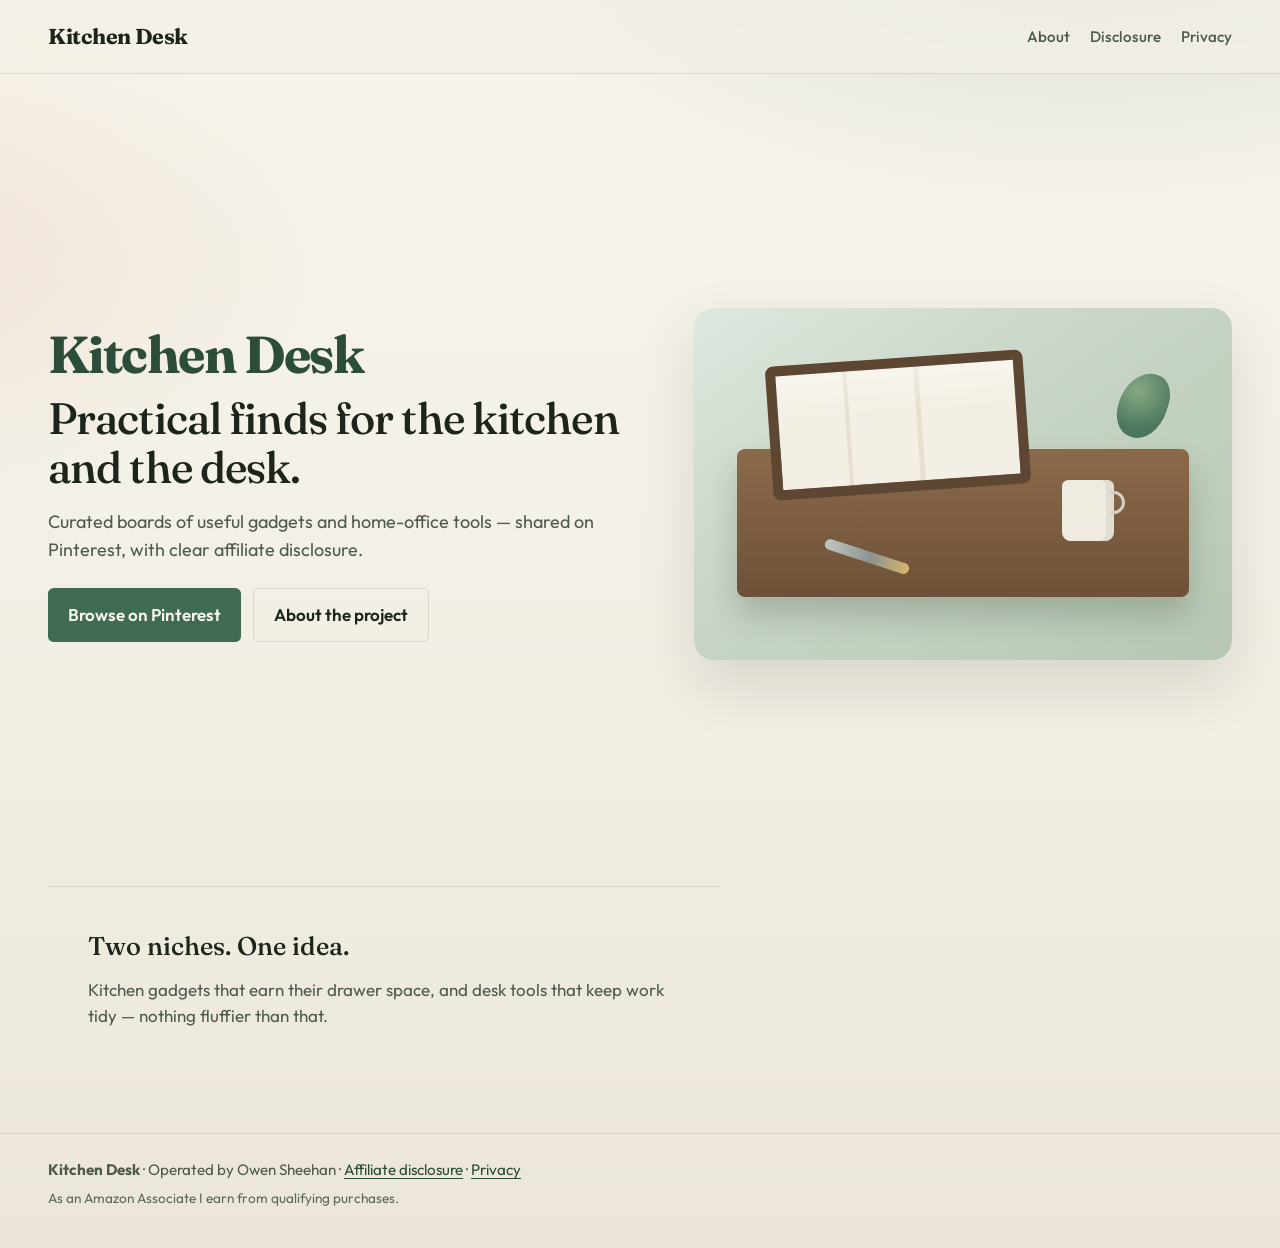
==== index.html @ 9e10f4c2 "Initial Kitchen Desk static site for Associates and Pinterest. Public landing, about, privacy, and a" ====
<!DOCTYPE html>
<html lang="en-GB">
  <head>
    <meta charset="utf-8" />
    <meta name="viewport" content="width=device-width, initial-scale=1" />
    <title>Kitchen Desk — Practical finds for kitchen &amp; desk</title>
    <meta
      name="description"
      content="Kitchen Desk curates practical kitchen gadgets and home-office finds. Browse the boards on Pinterest."
    />
    <link rel="preconnect" href="https://fonts.googleapis.com" />
    <link rel="preconnect" href="https://fonts.gstatic.com" crossorigin />
    <link
      href="https://fonts.googleapis.com/css2?family=Fraunces:opsz,wght@9..144,500;9..144,700&family=Outfit:wght@400;500;600&display=swap"
      rel="stylesheet"
    />
    <link rel="stylesheet" href="styles.css" />
  </head>
  <body>
    <a class="skip" href="#main">Skip to content</a>
    <header class="site-header">
      <a class="brand" href="index.html" aria-current="page">Kitchen Desk</a>
      <nav aria-label="Primary">
        <a href="about.html">About</a>
        <a href="disclosure.html">Disclosure</a>
        <a href="privacy.html">Privacy</a>
      </nav>
    </header>

    <main id="main">
      <section class="hero">
        <div class="hero-copy">
          <p class="brand-mark">Kitchen Desk</p>
          <h1>Practical finds for the kitchen and the desk.</h1>
          <p class="lede">
            Curated boards of useful gadgets and home-office tools — shared on
            Pinterest, with clear affiliate disclosure.
          </p>
          <div class="cta-row">
            <a
              class="btn btn-primary"
              href="https://uk.pinterest.com/owen.sheehan/"
              rel="noopener noreferrer"
              >Browse on Pinterest</a
            >
            <a class="btn btn-ghost" href="about.html">About the project</a>
          </div>
        </div>
        <div class="hero-visual" aria-hidden="true">
          <div class="scene">
            <div class="plane desk"></div>
            <div class="plane board"></div>
            <div class="object mug"></div>
            <div class="object tool"></div>
            <div class="object leaf"></div>
          </div>
        </div>
      </section>

      <section class="strip">
        <h2>Two niches. One idea.</h2>
        <p>
          Kitchen gadgets that earn their drawer space, and desk tools that keep
          work tidy — nothing fluffier than that.
        </p>
      </section>
    </main>

    <footer class="site-footer">
      <p>
        <strong>Kitchen Desk</strong> · Operated by Owen Sheehan ·
        <a href="disclosure.html">Affiliate disclosure</a> ·
        <a href="privacy.html">Privacy</a>
      </p>
      <p class="fine">
        As an Amazon Associate I earn from qualifying purchases.
      </p>
    </footer>
  </body>
</html>
---- styles.css ----
:root {
  --ink: #1c241c;
  --muted: #4d5a4f;
  --paper: #f3f0e7;
  --paper-deep: #e7e2d4;
  --sage: #3f6b52;
  --sage-deep: #2c4d3a;
  --accent: #c45c26;
  --line: rgba(28, 36, 28, 0.12);
  --shadow: 0 24px 60px rgba(28, 36, 28, 0.12);
  --font-display: "Fraunces", Georgia, serif;
  --font-body: "Outfit", system-ui, sans-serif;
}

*,
*::before,
*::after {
  box-sizing: border-box;
}

html {
  scroll-behavior: smooth;
}

body {
  margin: 0;
  min-height: 100vh;
  color: var(--ink);
  font-family: var(--font-body);
  font-size: 1.0625rem;
  line-height: 1.55;
  background:
    radial-gradient(1200px 600px at 85% -10%, rgba(63, 107, 82, 0.18), transparent 55%),
    radial-gradient(900px 500px at -10% 20%, rgba(196, 92, 38, 0.1), transparent 50%),
    linear-gradient(180deg, #f7f4ec 0%, var(--paper) 45%, #ebe6d8 100%);
}

img {
  max-width: 100%;
  display: block;
}

a {
  color: var(--sage-deep);
  text-underline-offset: 0.18em;
}

a:hover {
  color: var(--accent);
}

.skip {
  position: absolute;
  left: -999px;
  top: 0;
  background: var(--ink);
  color: var(--paper);
  padding: 0.5rem 0.75rem;
  z-index: 100;
}

.skip:focus {
  left: 0.75rem;
  top: 0.75rem;
}

.site-header {
  display: flex;
  align-items: center;
  justify-content: space-between;
  gap: 1rem;
  padding: 1.25rem clamp(1.25rem, 4vw, 3rem);
  border-bottom: 1px solid var(--line);
  backdrop-filter: blur(8px);
  background: rgba(243, 240, 231, 0.72);
  position: sticky;
  top: 0;
  z-index: 10;
}

.brand {
  font-family: var(--font-display);
  font-weight: 700;
  font-size: 1.35rem;
  letter-spacing: -0.02em;
  color: var(--ink);
  text-decoration: none;
}

.site-header nav {
  display: flex;
  flex-wrap: wrap;
  gap: 0.85rem 1.25rem;
}

.site-header nav a {
  text-decoration: none;
  color: var(--muted);
  font-weight: 500;
  font-size: 0.95rem;
}

.site-header nav a[aria-current="page"],
.site-header nav a:hover {
  color: var(--ink);
}

.hero {
  display: grid;
  grid-template-columns: 1.05fr 0.95fr;
  gap: clamp(1.5rem, 4vw, 3.5rem);
  align-items: center;
  min-height: calc(100vh - 5.5rem);
  padding: clamp(2rem, 6vw, 4.5rem) clamp(1.25rem, 4vw, 3rem)
    clamp(2.5rem, 6vw, 4rem);
}

.brand-mark {
  margin: 0 0 0.75rem;
  font-family: var(--font-display);
  font-size: clamp(2rem, 5vw, 3.25rem);
  font-weight: 700;
  letter-spacing: -0.03em;
  line-height: 1.05;
  color: var(--sage-deep);
}

.hero h1,
.page h1 {
  margin: 0 0 1rem;
  font-family: var(--font-display);
  font-weight: 500;
  font-size: clamp(1.75rem, 4.2vw, 2.75rem);
  letter-spacing: -0.02em;
  line-height: 1.12;
}

.lede {
  margin: 0 0 1.5rem;
  max-width: 36rem;
  color: var(--muted);
  font-size: 1.125rem;
}

.cta-row {
  display: flex;
  flex-wrap: wrap;
  gap: 0.75rem;
}

.btn {
  display: inline-flex;
  align-items: center;
  justify-content: center;
  padding: 0.8rem 1.25rem;
  border-radius: 0.35rem;
  font-weight: 600;
  text-decoration: none;
  transition: transform 180ms ease, background 180ms ease, color 180ms ease;
}

.btn:hover {
  transform: translateY(-1px);
}

.btn-primary {
  background: var(--sage);
  color: #f7f4ec;
}

.btn-primary:hover {
  background: var(--sage-deep);
  color: #fff;
}

.btn-ghost {
  background: transparent;
  color: var(--ink);
  border: 1px solid var(--line);
}

.btn-ghost:hover {
  border-color: var(--ink);
  color: var(--ink);
}

.hero-visual {
  position: relative;
  min-height: 22rem;
  border-radius: 1.25rem;
  overflow: hidden;
  box-shadow: var(--shadow);
  background:
    linear-gradient(145deg, #dfe8df 0%, #c9d6c8 40%, #b7c7b4 100%);
  animation: rise-in 900ms ease both;
}

.scene {
  position: absolute;
  inset: 0;
  transform-origin: center;
  animation: float-scene 8s ease-in-out infinite;
}

.plane {
  position: absolute;
  border-radius: 0.5rem;
}

.plane.desk {
  left: 8%;
  right: 8%;
  bottom: 18%;
  height: 42%;
  background: linear-gradient(180deg, #8b6a4a 0%, #6e5138 100%);
  box-shadow: 0 18px 30px rgba(28, 36, 28, 0.2);
}

.plane.board {
  top: 14%;
  left: 14%;
  width: 48%;
  height: 38%;
  background:
    linear-gradient(180deg, rgba(255, 255, 255, 0.35), transparent 40%),
    repeating-linear-gradient(
      90deg,
      #f4efe4 0 28%,
      #e7dfd0 28% 30%,
      #f4efe4 30% 58%,
      #e7dfd0 58% 60%,
      #f4efe4 60% 100%
    );
  border: 10px solid #5d4632;
  transform: rotate(-4deg);
  animation: tilt-board 7s ease-in-out infinite;
}

.object {
  position: absolute;
}

.object.mug {
  width: 3.2rem;
  height: 3.8rem;
  right: 22%;
  bottom: 34%;
  background: #f0ebe0;
  border-radius: 0.4rem 0.4rem 0.55rem 0.55rem;
  box-shadow: inset -8px 0 0 rgba(0, 0, 0, 0.06);
}

.object.mug::after {
  content: "";
  position: absolute;
  right: -0.7rem;
  top: 0.7rem;
  width: 0.9rem;
  height: 1.4rem;
  border: 3px solid #d8d0c2;
  border-left: 0;
  border-radius: 0 0.8rem 0.8rem 0;
}

.object.tool {
  width: 5.5rem;
  height: 0.7rem;
  left: 24%;
  bottom: 28%;
  background: linear-gradient(90deg, #c0c6c2, #8d9490 55%, #d7b56d);
  border-radius: 999px;
  transform: rotate(18deg);
  animation: slide-tool 6s ease-in-out infinite;
}

.object.leaf {
  width: 3rem;
  height: 4.2rem;
  right: 12%;
  top: 18%;
  background: radial-gradient(circle at 30% 30%, #7ea57a, #3f6b52 70%);
  border-radius: 60% 40% 55% 45%;
  transform: rotate(18deg);
  opacity: 0.9;
  animation: sway-leaf 5.5s ease-in-out infinite;
}

.strip {
  margin: 0 clamp(1.25rem, 4vw, 3rem) clamp(2.5rem, 6vw, 4rem);
  padding: clamp(1.75rem, 4vw, 2.5rem);
  border-top: 1px solid var(--line);
  max-width: 42rem;
  animation: rise-in 1100ms ease both;
}

.strip h2 {
  margin: 0 0 0.6rem;
  font-family: var(--font-display);
  font-weight: 500;
  font-size: 1.6rem;
}

.strip p {
  margin: 0;
  color: var(--muted);
}

.page {
  max-width: 42rem;
  padding: clamp(2rem, 5vw, 3.5rem) clamp(1.25rem, 4vw, 3rem)
    clamp(3rem, 6vw, 4.5rem);
}

.page h2 {
  margin: 2rem 0 0.6rem;
  font-family: var(--font-display);
  font-weight: 500;
  font-size: 1.35rem;
}

.page ul {
  padding-left: 1.2rem;
  color: var(--muted);
}

.page li + li {
  margin-top: 0.4rem;
}

.page code {
  font-size: 0.95em;
  background: var(--paper-deep);
  padding: 0.1rem 0.35rem;
  border-radius: 0.25rem;
}

.site-footer {
  border-top: 1px solid var(--line);
  padding: 1.5rem clamp(1.25rem, 4vw, 3rem) 2rem;
  color: var(--muted);
  font-size: 0.95rem;
}

.site-footer p {
  margin: 0 0 0.4rem;
}

.fine {
  font-size: 0.85rem;
  opacity: 0.9;
}

@keyframes rise-in {
  from {
    opacity: 0;
    transform: translateY(14px);
  }
  to {
    opacity: 1;
    transform: translateY(0);
  }
}

@keyframes float-scene {
  0%,
  100% {
    transform: translateY(0);
  }
  50% {
    transform: translateY(-8px);
  }
}

@keyframes tilt-board {
  0%,
  100% {
    transform: rotate(-4deg);
  }
  50% {
    transform: rotate(-2.5deg);
  }
}

@keyframes slide-tool {
  0%,
  100% {
    transform: rotate(18deg) translateX(0);
  }
  50% {
    transform: rotate(18deg) translateX(6px);
  }
}

@keyframes sway-leaf {
  0%,
  100% {
    transform: rotate(18deg);
  }
  50% {
    transform: rotate(12deg);
  }
}

@media (max-width: 860px) {
  .hero {
    grid-template-columns: 1fr;
    min-height: auto;
  }

  .hero-visual {
    min-height: 18rem;
    order: -1;
  }
}

@media (prefers-reduced-motion: reduce) {
  *,
  *::before,
  *::after {
    animation: none !important;
    transition: none !important;
  }
}
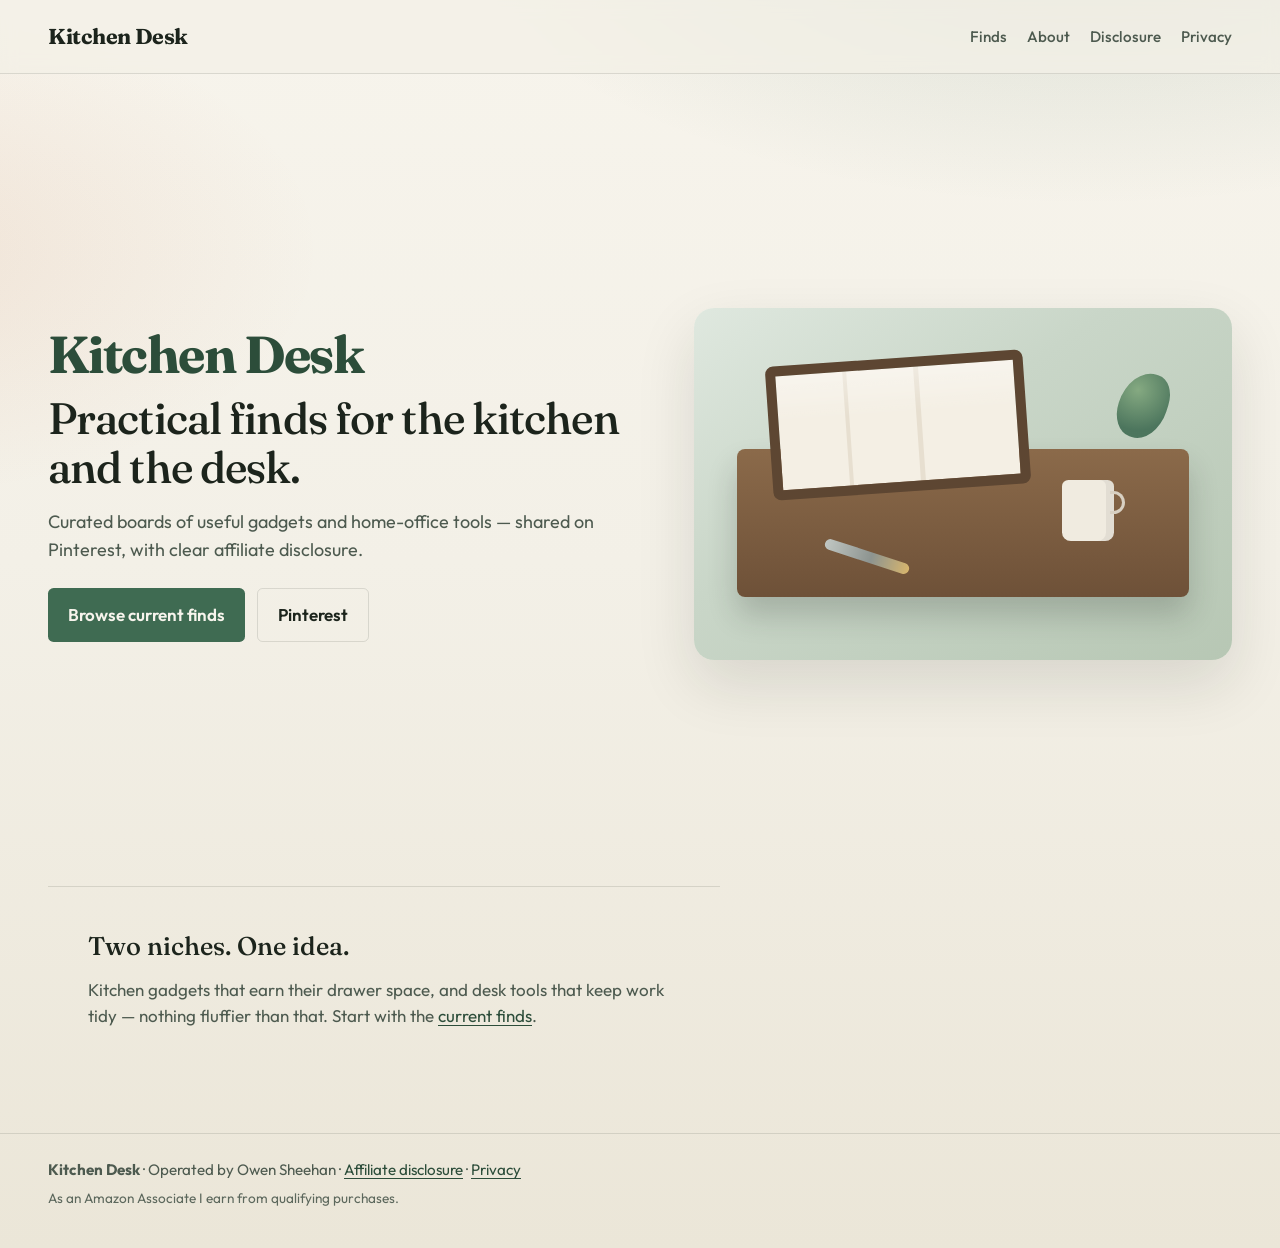
==== commit cf88a705: "Add current finds page with eight affiliate product links. Gives Kitchen Desk a public product list " ====
--- a/index.html
+++ b/index.html
@@ -21,6 +21,7 @@
     <header class="site-header">
       <a class="brand" href="index.html" aria-current="page">Kitchen Desk</a>
       <nav aria-label="Primary">
+        <a href="finds.html">Finds</a>
         <a href="about.html">About</a>
         <a href="disclosure.html">Disclosure</a>
         <a href="privacy.html">Privacy</a>
@@ -37,13 +38,13 @@
             Pinterest, with clear affiliate disclosure.
           </p>
           <div class="cta-row">
+            <a class="btn btn-primary" href="finds.html">Browse current finds</a>
             <a
-              class="btn btn-primary"
-              href="https://uk.pinterest.com/owen.sheehan/"
+              class="btn btn-ghost"
+              href="https://uk.pinterest.com/kitchendeskuk/"
               rel="noopener noreferrer"
-              >Browse on Pinterest</a
+              >Pinterest</a
             >
-            <a class="btn btn-ghost" href="about.html">About the project</a>
           </div>
         </div>
         <div class="hero-visual" aria-hidden="true">
@@ -61,7 +62,8 @@
         <h2>Two niches. One idea.</h2>
         <p>
           Kitchen gadgets that earn their drawer space, and desk tools that keep
-          work tidy — nothing fluffier than that.
+          work tidy — nothing fluffier than that. Start with the
+          <a href="finds.html">current finds</a>.
         </p>
       </section>
     </main>
--- a/styles.css
+++ b/styles.css
@@ -305,6 +305,70 @@
   color: var(--muted);
 }
 
+.finds-page {
+  max-width: 46rem;
+}
+
+.find-list {
+  list-style: none;
+  margin: 0 0 2.5rem;
+  padding: 0;
+}
+
+.find-list li + li {
+  margin-top: 1rem;
+}
+
+.find {
+  display: grid;
+  grid-template-columns: 7.5rem 1fr;
+  gap: 1rem;
+  align-items: start;
+  padding: 0.85rem 0;
+  border-bottom: 1px solid var(--line);
+  text-decoration: none;
+  color: inherit;
+  transition: opacity 160ms ease;
+}
+
+.find:hover {
+  opacity: 0.88;
+  color: inherit;
+}
+
+.find img {
+  width: 7.5rem;
+  height: 7.5rem;
+  object-fit: contain;
+  background: rgba(255, 255, 255, 0.55);
+  border-radius: 0.35rem;
+}
+
+.find h3 {
+  margin: 0 0 0.35rem;
+  font-family: var(--font-display);
+  font-weight: 500;
+  font-size: 1.15rem;
+  letter-spacing: -0.01em;
+}
+
+.find p {
+  margin: 0 0 0.45rem;
+  color: var(--muted);
+  font-size: 0.98rem;
+}
+
+.find-meta {
+  color: var(--sage-deep);
+  font-weight: 600;
+  font-size: 0.9rem;
+}
+
+.finds-note {
+  margin-top: 1rem;
+  color: var(--muted);
+}
+
 .page {
   max-width: 42rem;
   padding: clamp(2rem, 5vw, 3.5rem) clamp(1.25rem, 4vw, 3rem)
